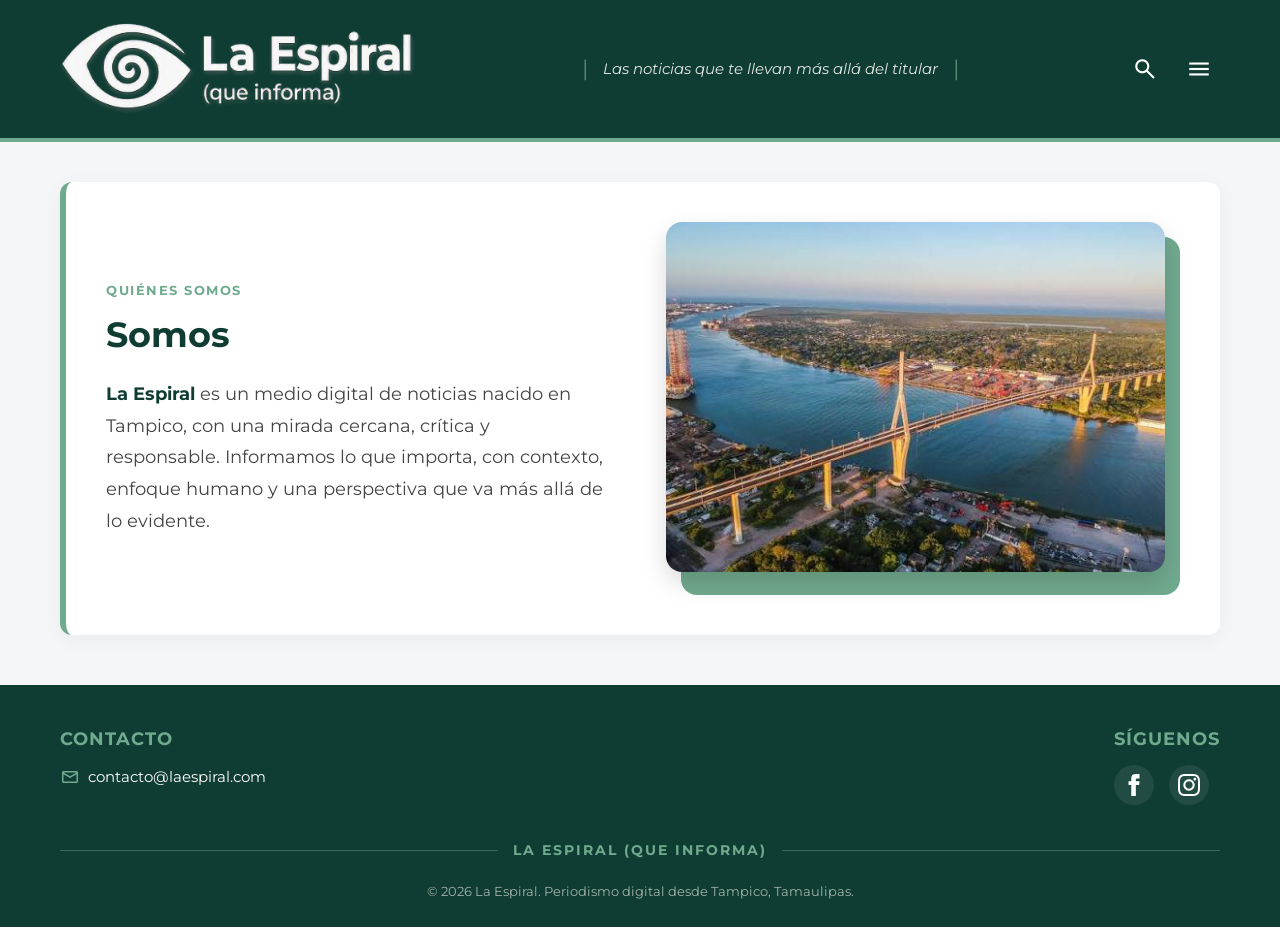
==== index.html @ 20bef855 "Add files via upload" ====
<!DOCTYPE html>
<html lang="es">
<head>
    <meta charset="UTF-8">
    <meta name="viewport" content="width=device-width, initial-scale=1.0">
    <title>La Espiral - Medio Digital de Noticias</title>
    
    <!-- Fuentes de Google: Montserrat -->
    <link rel="preconnect" href="https://fonts.googleapis.com">
    <link rel="preconnect" href="https://fonts.gstatic.com" crossorigin>
    <link href="https://fonts.googleapis.com/css2?family=Montserrat:wght@400;700;800&display=swap" rel="stylesheet">
    
    <!-- Iconos de Google Material Symbols -->
    <link rel="stylesheet" href="https://fonts.googleapis.com/css2?family=Material+Symbols+Outlined:opsz,wght,FILL,GRAD@24,400,0,0" />
    <link rel="stylesheet" href="styles.css">
</head>
<body>

    <!-- ================= ENCABEZADO PRINCIPAL ================= -->
    <header class="header-principal">
        <div class="contenedor header-contenido">
            
            <!-- Logo con imagen -->
            <div class="logo">
                <a href="#">
                    <img src="logo.png" alt="Logo La Espiral">
                </a>
            </div>

            <!-- Slogan Central -->
            <div class="slogan-container">
                <span class="separador">|</span>
                <p class="slogan">Las noticias que te llevan más allá del titular</p>
                <span class="separador">|</span>
            </div>

            <!-- Iconos de Búsqueda y Menú -->
            <div class="header-acciones">
                <button class="btn-icono" aria-label="Buscar">
                    <span class="material-symbols-outlined">search</span>
                </button>
                <button class="btn-icono" aria-label="Menú">
                    <span class="material-symbols-outlined">menu</span>
                </button>
            </div>

        </div>
    </header>

    <!-- ================= CONTENIDO PRINCIPAL ================= -->
    <main class="contenedor principal">

        <!-- Sección "Somos" -->
        <section class="seccion-somos">
            <div class="somos-texto">
                <span class="subtitulo-seccion">QUIÉNES SOMOS</span>
                <h2>Somos</h2>
                <p>
                    <strong>La Espiral</strong> es un medio digital de noticias nacido en Tampico, con una mirada cercana, crítica y responsable. Informamos lo que importa, con contexto, enfoque humano y una perspectiva que va más allá de lo evidente.
                </p>
            </div>
            <div class="somos-imagen">
                <!-- Imagen local del Puente Tampico -->
                <img src="images.png" alt="Puente Tampico">
            </div>
        </section>

    </main>

    <!-- ================= PIE DE PÁGINA ================= -->
    <footer class="pie-pagina">
        <div class="contenedor">
            
            <!-- Bloque de Contacto y Redes -->
            <div class="footer-contenido">
                
                <div class="footer-contacto">
                    <h3>Contacto</h3>
                    <p>
                        <span class="material-symbols-outlined icono-contacto">mail</span>
                        <a href="mailto:contacto@laespiral.com">contacto@laespiral.com</a>
                    </p>
                </div>

                <div class="footer-redes">
                    <h3>Síguenos</h3>
                    <div class="redes-iconos">
                        <!-- Facebook -->
                        <a href="#" aria-label="Facebook" class="red-social">
                            <svg xmlns="http://www.w3.org/2000/svg" width="22" height="22" viewBox="0 0 24 24" fill="currentColor">
                                <path d="M9 8H6v4h3v12h5V12h3.642L18 8h-4V6.333C14 5.374 14.5 5 15.5 5H18V0h-3.808C10.592 0 9 1.583 9 4.615V8z"/>
                            </svg>
                        </a>
                        <!-- Instagram -->
                        <a href="#" aria-label="Instagram" class="red-social">
                            <svg xmlns="http://www.w3.org/2000/svg" width="22" height="22" viewBox="0 0 24 24" fill="currentColor">
                                <path d="M12 2.163c3.204 0 3.584.012 4.85.07 3.252.148 4.771 1.691 4.919 4.919.058 1.265.069 1.645.069 4.849 0 3.205-.012 3.584-.069 4.849-.149 3.225-1.664 4.771-4.919 4.919-1.266.058-1.644.07-4.85.07-3.204 0-3.584-.012-4.849-.07-3.26-.149-4.771-1.699-4.919-4.92-.058-1.265-.07-1.644-.07-4.849 0-3.204.013-3.583.07-4.849.149-3.227 1.664-4.771 4.919-4.919 1.266-.057 1.645-.069 4.849-.069zm0-2.163c-3.259 0-3.667.014-4.947.072-4.358.2-6.78 2.618-6.98 6.98-.059 1.281-.073 1.689-.073 4.948 0 3.259.014 3.668.072 4.948.2 4.358 2.618 6.78 6.98 6.98 1.281.058 1.689.072 4.948.072 3.259 0 3.668-.014 4.948-.072 4.354-.2 6.782-2.618 6.979-6.98.059-1.28.073-1.689.073-4.948 0-3.259-.014-3.667-.072-4.947-.196-4.354-2.617-6.78-6.979-6.98-1.281-.059-1.69-.073-4.949-.073zm0 5.838c-3.403 0-6.162 2.759-6.162 6.162s2.759 6.163 6.162 6.163 6.162-2.759 6.162-6.163c0-3.403-2.759-6.162-6.162-6.162zm0 10.162c-2.209 0-4-1.79-4-4 0-2.209 1.791-4 4-4s4 1.791 4 4c0 2.21-1.791 4-4 4zm6.406-11.845c-.796 0-1.441.645-1.441 1.44s.645 1.44 1.441 1.44c.795 0 1.439-.645 1.439-1.44s-.644-1.44-1.439-1.44z"/>
                            </svg>
                        </a>
                    </div>
                </div>

            </div>

            <!-- Divisor Firma -->
            <div class="divisor-firma">
                <span class="linea"></span>
                <span class="texto-firma">LA ESPIRAL (QUE INFORMA)</span>
                <span class="linea"></span>
            </div>

            <p class="copyright">&copy; 2026 La Espiral. Periodismo digital desde Tampico, Tamaulipas.</p>
        </div>
    </footer>

</body>
</html>
---- styles.css ----
/* ================= RESETEO Y ESTILOS GENERALES ================= */
* {
    margin: 0;
    padding: 0;
    box-sizing: border-box;
}

body {
    /* Fuente principal Montserrat */
    font-family: 'Montserrat', sans-serif;
    background-color: #f4f6f8;
    color: #222222;
    line-height: 1.6;
}

.contenedor {
    max-width: 1200px;
    margin: 0 auto;
    padding: 0 20px;
}

/* ================= ENCABEZADO ================= */
.header-principal {
    background-color: #0f3d33;
    color: #ffffff;
    padding: 1.2rem 0;
    border-bottom: 4px solid #70aa8e;
}

.header-contenido {
    display: flex;
    justify-content: space-between;
    align-items: center;
    gap: 20px;
}

/* Logo con imagen */
.logo a {
    display: flex;
    align-items: center;
    text-decoration: none;
}

.logo img {
    max-height: 100px; /* Altura del logo, cámbiala si lo necesitas más grande o chico */
    width: auto;
    object-fit: contain;
}

/* Slogan Central */
.slogan-container {
    display: flex;
    align-items: center;
    gap: 15px;
    text-align: center;
}

.separador {
    color: #70aa8e;
    font-size: 1.4rem;
    font-weight: 300;
}

.slogan {
    font-size: 0.95rem;
    color: #e0e6e4;
    font-style: italic;
    font-weight: 400;
}

/* Botones de Acción (Búsqueda y Menú) */
.header-acciones {
    display: flex;
    align-items: center;
    gap: 12px;
}

.btn-icono {
    background: transparent;
    border: none;
    color: #ffffff;
    cursor: pointer;
    padding: 8px;
    border-radius: 50%;
    display: flex;
    align-items: center;
    justify-content: center;
    transition: background-color 0.2s, color 0.2s;
}

.btn-icono:hover {
    background-color: rgba(255, 255, 255, 0.1);
    color: #70aa8e;
}

.material-symbols-outlined {
    font-size: 26px;
}

/* ================= CONTENIDO PRINCIPAL / SECCIÓN "SOMOS" ================= */
.principal {
    margin-top: 40px;
    margin-bottom: 50px;
}

.seccion-somos {
    background-color: #ffffff;
    border-radius: 12px;
    padding: 40px;
    display: flex;
    flex-direction: column;
    gap: 40px;
    align-items: center;
    box-shadow: 0 4px 20px rgba(0, 0, 0, 0.05);
    border-left: 6px solid #70aa8e;
}

@media (min-width: 768px) {
    .seccion-somos {
        flex-direction: row;
    }

    .somos-texto {
        flex: 1;
        padding-right: 20px;
    }

    .somos-imagen {
        flex: 1;
    }
}

/* Textos de la sección Somos */
.subtitulo-seccion {
    font-size: 0.8rem;
    font-weight: 700;
    color: #70aa8e;
    letter-spacing: 1.5px;
    display: block;
    margin-bottom: 5px;
}

.somos-texto h2 {
    font-size: 2.2rem;
    font-weight: 700;
    color: #0f3d33;
    margin-bottom: 15px;
}

.somos-texto p {
    font-size: 1.1rem;
    color: #444444;
    line-height: 1.8;
}

.somos-texto strong {
    font-weight: 700;
    color: #0f3d33;
}

/* ================= IMAGEN MODERNA (PUENTE TAMPICO) ================= */
.somos-imagen {
    position: relative;
    padding-right: 15px; /* Espacio para el cuadro de fondo */
    padding-bottom: 15px;
    width: 100%;
}

/* Efecto de cuadro desfasado color menta detrás de la foto */
.somos-imagen::before {
    content: "";
    position: absolute;
    top: 15px;
    left: 15px;
    right: 0;
    bottom: 0;
    background-color: #70aa8e;
    border-radius: 16px;
    z-index: 0;
    transition: transform 0.3s ease;
}

/* Estilo de la foto principal */
.somos-imagen img {
    position: relative;
    z-index: 1;
    width: 100%;
    height: 350px;
    object-fit: cover;
    border-radius: 16px;
    box-shadow: 0 10px 25px rgba(0, 0, 0, 0.15);
    transition: transform 0.3s ease, box-shadow 0.3s ease;
}

/* Efecto 3D al pasar el cursor (mouse) sobre la foto */
.somos-imagen:hover img {
    transform: translate(-6px, -6px);
    box-shadow: 0 15px 35px rgba(0, 0, 0, 0.2);
}

.somos-imagen:hover::before {
    transform: translate(4px, 4px);
}

/* ================= PIE DE PÁGINA ================= */
.pie-pagina {
    background-color: #0f3d33;
    color: #ffffff;
    padding: 40px 0 25px 0;
}

.footer-contenido {
    display: flex;
    justify-content: space-between;
    align-items: flex-start;
    flex-wrap: wrap;
    gap: 30px;
    margin-bottom: 35px;
}

.footer-contacto h3,
.footer-redes h3 {
    font-size: 1.1rem;
    font-weight: 700;
    color: #70aa8e;
    margin-bottom: 12px;
    text-transform: uppercase;
    letter-spacing: 1px;
}

.footer-contacto p {
    display: flex;
    align-items: center;
    gap: 8px;
    font-size: 0.95rem;
}

.icono-contacto {
    font-size: 20px;
    color: #70aa8e;
}

.footer-contacto a {
    color: #ffffff;
    text-decoration: none;
    transition: color 0.2s;
}

.footer-contacto a:hover {
    color: #70aa8e;
}

.redes-iconos {
    display: flex;
    gap: 15px;
}

.red-social {
    color: #ffffff;
    display: flex;
    align-items: center;
    justify-content: center;
    width: 40px;
    height: 40px;
    background-color: rgba(255, 255, 255, 0.08);
    border-radius: 50%;
    transition: background-color 0.3s, color 0.3s, transform 0.2s;
}

.red-social:hover {
    background-color: #70aa8e;
    color: #0f3d33;
    transform: translateY(-3px);
}

/* Divisor LA ESPIRAL (QUE INFORMA) */
.divisor-firma {
    display: flex;
    align-items: center;
    justify-content: center;
    gap: 15px;
    margin: 30px 0 20px 0;
}

.divisor-firma .linea {
    flex: 1;
    height: 1px;
    background-color: rgba(112, 170, 142, 0.4);
}

.texto-firma {
    color: #70aa8e;
    font-family: 'Montserrat', sans-serif;
    font-size: 0.85rem;
    font-weight: 700;
    letter-spacing: 2px;
    white-space: nowrap;
}

.copyright {
    text-align: center;
    font-size: 0.8rem;
    color: #a0b2ab;
}

/* Adaptabilidad a dispositivos móviles */
@media (max-width: 767px) {
    .header-contenido {
        flex-direction: column;
        text-align: center;
    }
    
    .slogan-container {
        margin: 10px 0;
    }

    .footer-contenido {
        flex-direction: column;
        text-align: center;
        align-items: center;
    }
    
    .footer-contacto p {
        justify-content: center;
    }
}
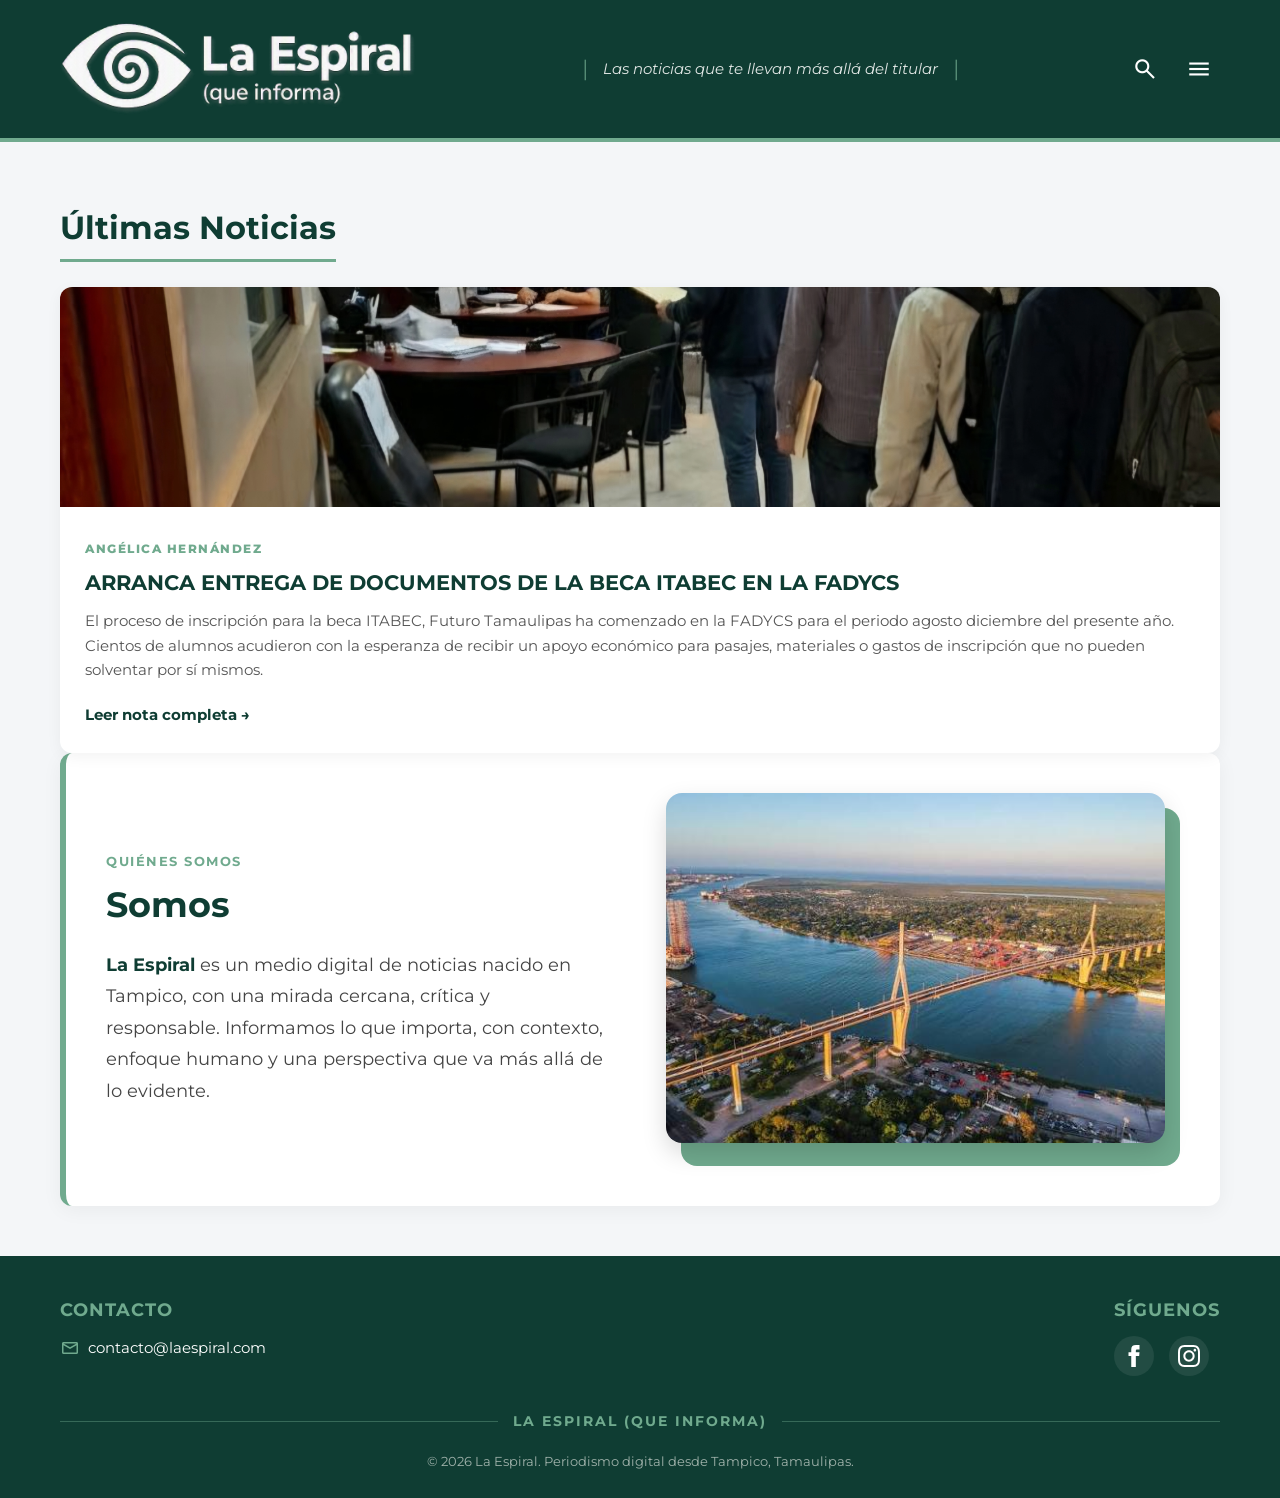
==== commit bc964309: "Add files via upload" ====
--- a/index.html
+++ b/index.html
@@ -20,10 +20,10 @@
     <header class="header-principal">
         <div class="contenedor header-contenido">
             
-            <!-- Logo con imagen -->
+            <!-- Logo con imagen (¡Ya con el tamaño corregido!) -->
             <div class="logo">
                 <a href="#">
-                    <img src="logo.png" alt="Logo La Espiral">
+                    <img src="logo.png" alt="Logo La Espiral" width="220">
                 </a>
             </div>
 
@@ -50,7 +50,32 @@
     <!-- ================= CONTENIDO PRINCIPAL ================= -->
     <main class="contenedor principal">
 
-        <!-- Sección "Somos" -->
+       
+        
+        <!-- ================= SECCIÓN DE NOTICIAS ================= -->
+        <section class="seccion-noticias">
+            <h2 class="titulo-seccion">Últimas Noticias</h2>
+            
+            <div class="grid-noticias">
+                
+                <!-- Tarjeta de Noticia 1 -->
+                <article class="tarjeta-noticia">
+                    <!-- Cambia este enlace por tu propia imagen -->
+                    <img src="becas.png" alt="Imagen de la noticia">
+                    
+                    <div class="contenido-noticia">
+                        <span class="categoria-noticia">Angélica Hernández </span>
+                        <h3>ARRANCA ENTREGA DE DOCUMENTOS DE LA BECA ITABEC EN LA FADYCS</h3>
+                        <p>El proceso de inscripción para la beca ITABEC, Futuro Tamaulipas ha comenzado en la FADYCS para el periodo agosto diciembre del presente año. Cientos de alumnos acudieron con la esperanza de recibir un apoyo económico para pasajes, materiales o gastos de inscripción que no pueden solventar por sí mismos.</p>
+                        <a href="noticia1.html" class="btn-leer">Leer nota completa &rarr;</a>
+                    </div>
+                </article>
+
+                <!-- Si quieres más noticias, solo copia y pega el bloque <article> completo abajo de este -->
+
+            </div>
+        </section>
+         <!-- Sección "Somos" -->
         <section class="seccion-somos">
             <div class="somos-texto">
                 <span class="subtitulo-seccion">QUIÉNES SOMOS</span>
@@ -64,7 +89,6 @@
                 <img src="images.png" alt="Puente Tampico">
             </div>
         </section>
-
     </main>
 
     <!-- ================= PIE DE PÁGINA ================= -->
--- a/styles.css
+++ b/styles.css
@@ -324,3 +324,140 @@
         justify-content: center;
     }
 }
+
+/* ================= SECCIÓN DE NOTICIAS ================= */
+.seccion-noticias {
+    margin-top: 60px; /* Separación con el bloque de Somos */
+}
+
+.titulo-seccion {
+    font-size: 2rem;
+    color: #0f3d33;
+    margin-bottom: 25px;
+    font-weight: 700;
+    border-bottom: 3px solid #70aa8e; /* Subrayado verde menta */
+    display: inline-block;
+    padding-bottom: 5px;
+}
+
+/* Grilla para que las noticias se acomoden solas en pantalla */
+.grid-noticias {
+    display: grid;
+    grid-template-columns: repeat(auto-fit, minmax(300px, 1fr));
+    gap: 30px;
+}
+
+/* Diseño de la Tarjeta */
+.tarjeta-noticia {
+    background-color: #ffffff;
+    border-radius: 12px;
+    overflow: hidden;
+    box-shadow: 0 4px 15px rgba(0,0,0,0.05);
+    transition: transform 0.3s ease, box-shadow 0.3s ease;
+}
+
+/* Efecto al pasar el mouse */
+.tarjeta-noticia:hover {
+    transform: translateY(-6px);
+    box-shadow: 0 12px 25px rgba(0,0,0,0.12);
+}
+
+.tarjeta-noticia img {
+    width: 100%;
+    height: 220px;
+    object-fit: cover;
+}
+
+.contenido-noticia {
+    padding: 25px;
+}
+
+.categoria-noticia {
+    font-size: 0.75rem;
+    font-weight: 800;
+    color: #70aa8e;
+    text-transform: uppercase;
+    letter-spacing: 1.5px;
+    display: block;
+    margin-bottom: 10px;
+}
+
+.contenido-noticia h3 {
+    font-size: 1.3rem;
+    color: #0f3d33;
+    margin-bottom: 12px;
+    line-height: 1.4;
+    font-weight: 700;
+}
+
+.contenido-noticia p {
+    font-size: 0.95rem;
+    color: #555555;
+    margin-bottom: 20px;
+    line-height: 1.6;
+}
+
+.btn-leer {
+    display: inline-block;
+    color: #0f3d33;
+    font-weight: 700;
+    text-decoration: none;
+    font-size: 0.95rem;
+    transition: color 0.2s;
+}
+/* ================= PÁGINA DE NOTICIA COMPLETA ================= */
+.articulo-completo {
+    background: #ffffff;
+    padding: 40px;
+    border-radius: 12px;
+    box-shadow: 0 4px 15px rgba(0,0,0,0.05);
+    max-width: 900px;
+    margin: 0 auto; /* Esto centra la noticia en la pantalla */
+}
+
+.titulo-articulo {
+    font-size: 2.5rem;
+    color: #0f3d33;
+    margin: 15px 0;
+    line-height: 1.2;
+    font-weight: 800;
+}
+
+.meta-articulo {
+    font-size: 0.9rem;
+    color: #70aa8e;
+    margin-bottom: 25px;
+    font-weight: 600;
+}
+
+.img-articulo {
+    width: 100%;
+    height: auto;
+    max-height: 450px;
+    object-fit: cover;
+    border-radius: 8px;
+    margin-bottom: 30px;
+}
+
+.cuerpo-articulo p {
+    font-size: 1.15rem;
+    color: #333333;
+    margin-bottom: 20px;
+    line-height: 1.8;
+}
+
+.btn-regresar {
+    display: inline-block;
+    margin-top: 30px;
+    color: #70aa8e;
+    font-weight: 700;
+    text-decoration: none;
+    transition: color 0.2s;
+}
+
+.btn-regresar:hover {
+    color: #0f3d33;
+}
+.btn-leer:hover {
+    color: #70aa8e;
+}
